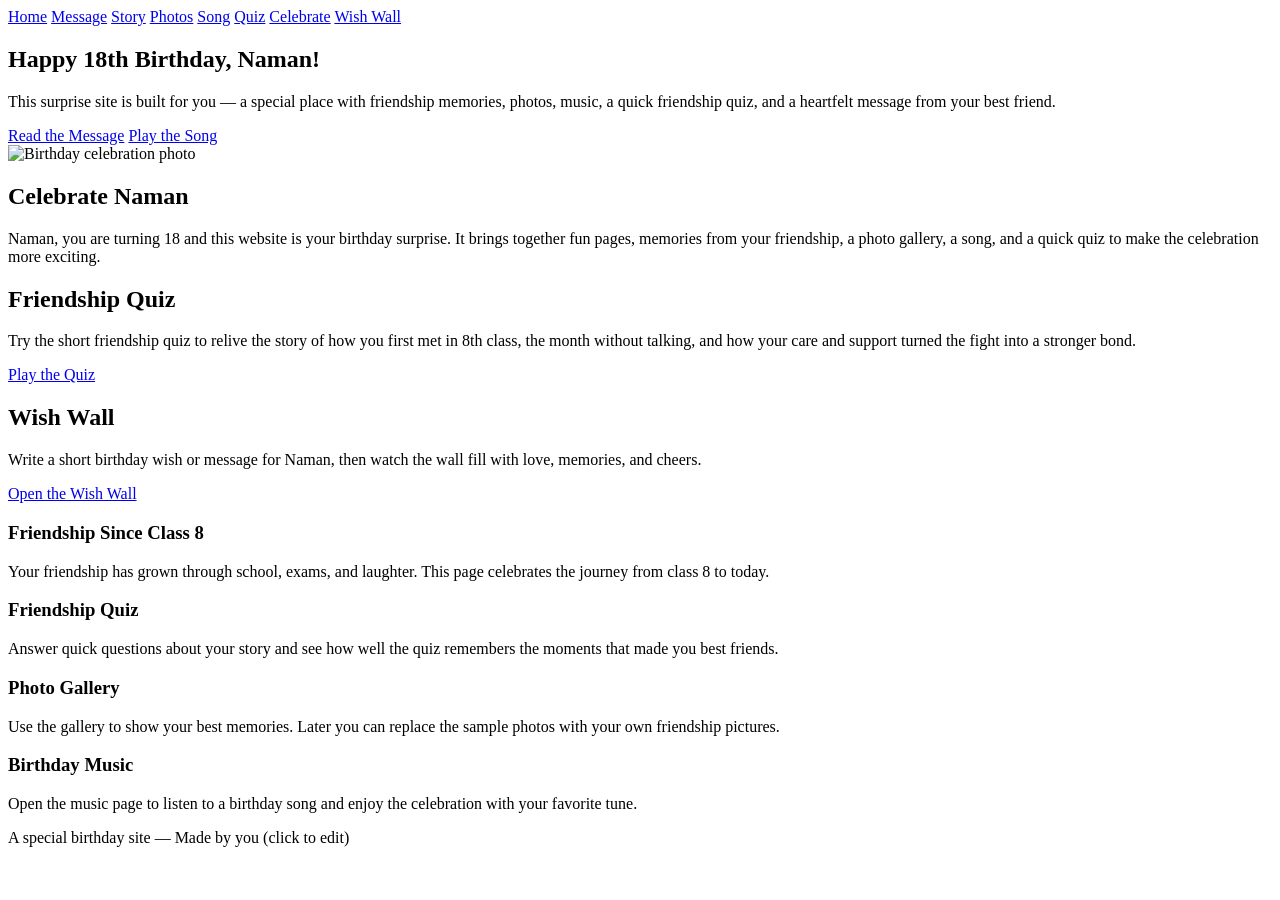
==== index.html @ 37ea2835 "Rename page1.html to index.html" ====
<!DOCTYPE html>
<html lang="en">
<head>
    <meta charset="UTF-8">
    <meta name="viewport" content="width=device-width, initial-scale=1.0">
    <title>Naman's 18th Birthday</title>
    <link rel="stylesheet" href="styles.css">
    <link href="https://fonts.googleapis.com/css2?family=Pacifico&family=Poppins:wght@400;700&display=swap" rel="stylesheet">
</head>
<body>
    <header>
        <div class="page-container">
            <nav>
                <a href="page1.html">Home</a>
                <a href="special-message.html">Message</a>
                <a href="birthday-story.html">Story</a>
                <a href="gallery.html">Photos</a>
                <a href="music.html">Song</a>
                <a href="quiz.html">Quiz</a>
                <a href="celebrate.html">Celebrate</a>
                <a href="wish.html">Wish Wall</a>
            </nav>
        </div>
    </header>

    <main class="page-container">
        <section class="hero">
            <div class="hero-left">
                <h1>Happy 18th Birthday, Naman!</h1>
                <p>This surprise site is built for you — a special place with friendship memories, photos, music, a quick friendship quiz, and a heartfelt message from your best friend.</p>
                <div class="hero-buttons">
                    <a class="hero-button" href="special-message.html">Read the Message</a>
                    <a class="hero-button hero-button-secondary" href="music.html">Play the Song</a>
                </div>
                <div class="balloon-row">
                    <div class="balloon"></div>
                    <div class="balloon"></div>
                    <div class="balloon"></div>
                    <div class="balloon"></div>
                </div>
            </div>
            <img class="hero-photo" src="https://images.unsplash.com/photo-1513258496099-48168024aec0?auto=format&fit=crop&w=900&q=80" alt="Birthday celebration photo">
        </section>

        <div class="card">
            <h2>Celebrate Naman</h2>
            <p>Naman, you are turning 18 and this website is your birthday surprise. It brings together fun pages, memories from your friendship, a photo gallery, a song, and a quick quiz to make the celebration more exciting.</p>
        </div>

        <div class="card">
            <h2>Friendship Quiz</h2>
            <p>Try the short friendship quiz to relive the story of how you first met in 8th class, the month without talking, and how your care and support turned the fight into a stronger bond.</p>
            <a class="hero-button hero-button-secondary" href="quiz.html">Play the Quiz</a>
        </div>

        <div class="card">
            <h2>Wish Wall</h2>
            <p>Write a short birthday wish or message for Naman, then watch the wall fill with love, memories, and cheers.</p>
            <a class="hero-button hero-button-secondary" href="wish.html">Open the Wish Wall</a>
        </div>

        <div class="info-grid">
            <div class="info-card">
                <h3>Friendship Since Class 8</h3>
                <p>Your friendship has grown through school, exams, and laughter. This page celebrates the journey from class 8 to today.</p>
            </div>
            <div class="info-card">
                <h3>Friendship Quiz</h3>
                <p>Answer quick questions about your story and see how well the quiz remembers the moments that made you best friends.</p>
            </div>
            <div class="info-card">
                <h3>Photo Gallery</h3>
                <p>Use the gallery to show your best memories. Later you can replace the sample photos with your own friendship pictures.</p>
            </div>
            <div class="info-card">
                <h3>Birthday Music</h3>
                <p>Open the music page to listen to a birthday song and enjoy the celebration with your favorite tune.</p>
            </div>
        </div>
    </main>

    <footer>
        <div>
            <span class="handwritten">A special birthday site</span> — <span id="site-author" class="site-author" contenteditable="true">Made by you (click to edit)</span>
        </div>
    </footer>
    <script>
        // persist editable author name
        const authorEl = document.getElementById('site-author');
        const saved = localStorage.getItem('siteAuthor');
        if (saved) authorEl.textContent = saved;
        authorEl.addEventListener('input', () => {
            localStorage.setItem('siteAuthor', authorEl.textContent.trim());
        });
    </script>
</body>
</html>
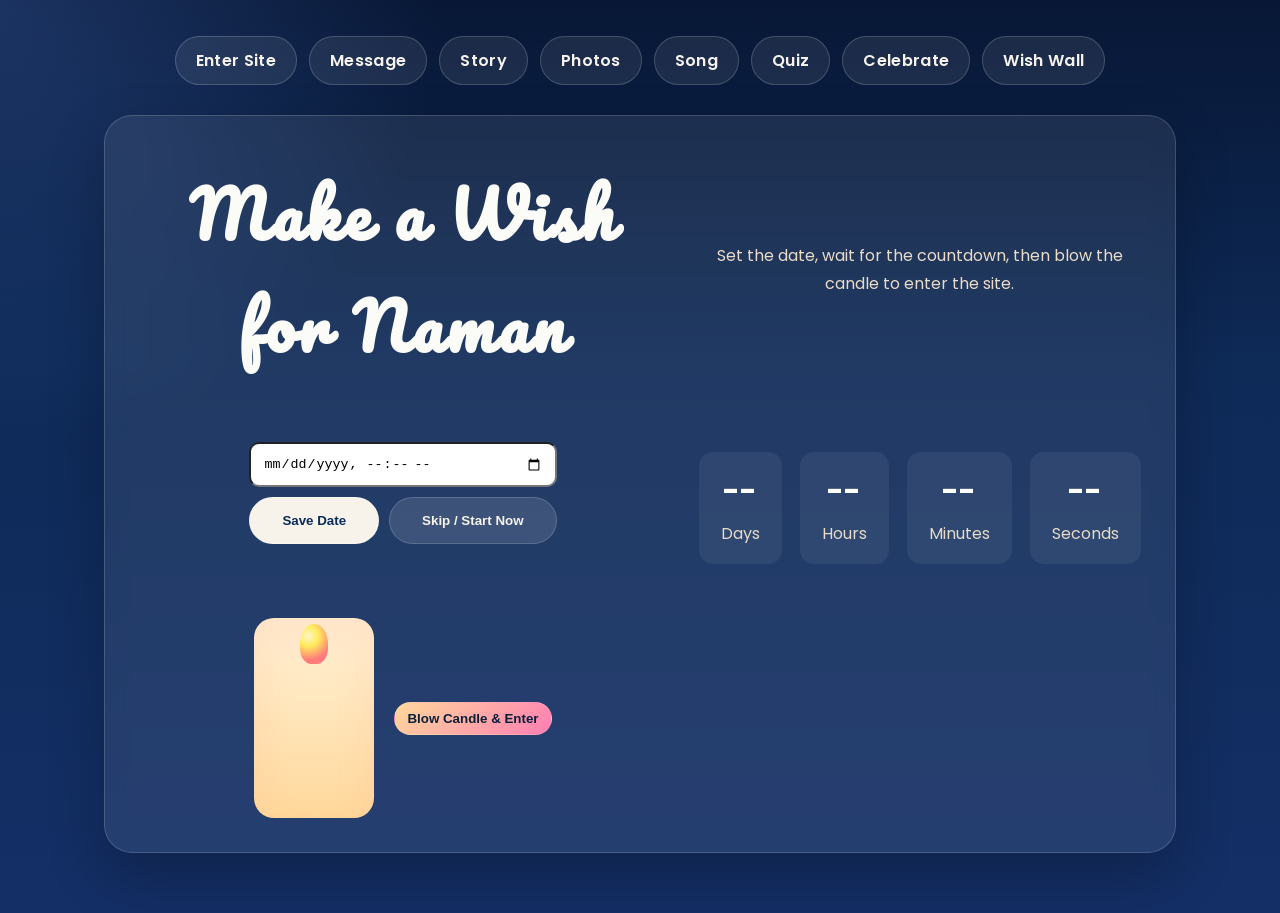
==== commit 1a48c541: "Add files via upload" ====
--- a/index.html
+++ b/index.html
@@ -1,17 +1,26 @@
+<!DOCTYPE html>
 <!DOCTYPE html>
 <html lang="en">
 <head>
-    <meta charset="UTF-8">
-    <meta name="viewport" content="width=device-width, initial-scale=1.0">
-    <title>Naman's 18th Birthday</title>
-    <link rel="stylesheet" href="styles.css">
+    <meta charset="utf-8" />
+    <meta name="viewport" content="width=device-width,initial-scale=1" />
+    <title>Make a Wish — Naman</title>
+    <link rel="stylesheet" href="styles.css" />
     <link href="https://fonts.googleapis.com/css2?family=Pacifico&family=Poppins:wght@400;700&display=swap" rel="stylesheet">
+    <style>
+        .countdown { text-align:center; }
+        .countdown h1 { font-size: clamp(2.2rem, 5vw, 4rem); margin: 8px 0; }
+        .time-grid { display:flex; gap:18px; justify-content:center; margin-top:18px; }
+        .time-cell { background: rgba(255,255,255,0.06); padding:18px 22px; border-radius:14px; min-width:80px; }
+        .time-cell strong { display:block; font-size:1.8rem; color:#fff; }
+        .small { color:#e6dbc8; margin-top:8px; }
+    </style>
 </head>
 <body>
-    <header>
-        <div class="page-container">
+    <main class="page-container">
+        <header>
             <nav>
-                <a href="page1.html">Home</a>
+                <a href="page1.html">Enter Site</a>
                 <a href="special-message.html">Message</a>
                 <a href="birthday-story.html">Story</a>
                 <a href="gallery.html">Photos</a>
@@ -20,78 +29,91 @@
                 <a href="celebrate.html">Celebrate</a>
                 <a href="wish.html">Wish Wall</a>
             </nav>
-        </div>
-    </header>
+        </header>
 
-    <main class="page-container">
-        <section class="hero">
-            <div class="hero-left">
-                <h1>Happy 18th Birthday, Naman!</h1>
-                <p>This surprise site is built for you — a special place with friendship memories, photos, music, a quick friendship quiz, and a heartfelt message from your best friend.</p>
-                <div class="hero-buttons">
-                    <a class="hero-button" href="special-message.html">Read the Message</a>
-                    <a class="hero-button hero-button-secondary" href="music.html">Play the Song</a>
-                </div>
-                <div class="balloon-row">
-                    <div class="balloon"></div>
-                    <div class="balloon"></div>
-                    <div class="balloon"></div>
-                    <div class="balloon"></div>
+        <section class="hero card countdown">
+            <h1 class="handwritten">Make a Wish for Naman</h1>
+            <p class="small">Set the date, wait for the countdown, then blow the candle to enter the site.</p>
+
+            <div style="max-width:560px;margin:18px auto;display:grid;gap:10px;">
+                <input id="target-date" type="datetime-local" style="padding:12px;border-radius:10px;" />
+                <div style="display:flex;gap:10px;justify-content:center;">
+                    <button id="save-date" class="hero-button">Save Date</button>
+                    <button id="skip-date" class="hero-button hero-button-secondary">Skip / Start Now</button>
                 </div>
             </div>
-            <img class="hero-photo" src="https://images.unsplash.com/photo-1513258496099-48168024aec0?auto=format&fit=crop&w=900&q=80" alt="Birthday celebration photo">
+
+            <div id="timer" style="margin-top:12px;">
+                <div class="time-grid">
+                    <div class="time-cell"><strong id="days">--</strong><div class="small">Days</div></div>
+                    <div class="time-cell"><strong id="hours">--</strong><div class="small">Hours</div></div>
+                    <div class="time-cell"><strong id="minutes">--</strong><div class="small">Minutes</div></div>
+                    <div class="time-cell"><strong id="seconds">--</strong><div class="small">Seconds</div></div>
+                </div>
+            </div>
+
+            <div style="margin-top:22px;display:flex;gap:20px;align-items:center;justify-content:center;flex-wrap:wrap;">
+                <div class="candle" id="start-candle">
+                    <div class="flame" id="start-flame"></div>
+                </div>
+                <button id="blow-start" class="tab-btn vibrant">Blow Candle & Enter</button>
+            </div>
         </section>
-
-        <div class="card">
-            <h2>Celebrate Naman</h2>
-            <p>Naman, you are turning 18 and this website is your birthday surprise. It brings together fun pages, memories from your friendship, a photo gallery, a song, and a quick quiz to make the celebration more exciting.</p>
-        </div>
-
-        <div class="card">
-            <h2>Friendship Quiz</h2>
-            <p>Try the short friendship quiz to relive the story of how you first met in 8th class, the month without talking, and how your care and support turned the fight into a stronger bond.</p>
-            <a class="hero-button hero-button-secondary" href="quiz.html">Play the Quiz</a>
-        </div>
-
-        <div class="card">
-            <h2>Wish Wall</h2>
-            <p>Write a short birthday wish or message for Naman, then watch the wall fill with love, memories, and cheers.</p>
-            <a class="hero-button hero-button-secondary" href="wish.html">Open the Wish Wall</a>
-        </div>
-
-        <div class="info-grid">
-            <div class="info-card">
-                <h3>Friendship Since Class 8</h3>
-                <p>Your friendship has grown through school, exams, and laughter. This page celebrates the journey from class 8 to today.</p>
-            </div>
-            <div class="info-card">
-                <h3>Friendship Quiz</h3>
-                <p>Answer quick questions about your story and see how well the quiz remembers the moments that made you best friends.</p>
-            </div>
-            <div class="info-card">
-                <h3>Photo Gallery</h3>
-                <p>Use the gallery to show your best memories. Later you can replace the sample photos with your own friendship pictures.</p>
-            </div>
-            <div class="info-card">
-                <h3>Birthday Music</h3>
-                <p>Open the music page to listen to a birthday song and enjoy the celebration with your favorite tune.</p>
-            </div>
-        </div>
     </main>
 
-    <footer>
-        <div>
-            <span class="handwritten">A special birthday site</span> — <span id="site-author" class="site-author" contenteditable="true">Made by you (click to edit)</span>
-        </div>
-    </footer>
     <script>
-        // persist editable author name
-        const authorEl = document.getElementById('site-author');
-        const saved = localStorage.getItem('siteAuthor');
-        if (saved) authorEl.textContent = saved;
-        authorEl.addEventListener('input', () => {
-            localStorage.setItem('siteAuthor', authorEl.textContent.trim());
+        // date storage
+        const dateInput = document.getElementById('target-date');
+        const saveBtn = document.getElementById('save-date');
+        const skipBtn = document.getElementById('skip-date');
+        const blowBtn = document.getElementById('blow-start');
+        const flame = document.getElementById('start-flame');
+
+        let target = localStorage.getItem('targetDate');
+        if(target) dateInput.value = target;
+
+        saveBtn.addEventListener('click', ()=>{
+            if(!dateInput.value){ alert('Choose a date and time first'); return; }
+            localStorage.setItem('targetDate', dateInput.value);
+            target = dateInput.value; startTimer();
+            alert('Date saved. Countdown started.');
+        });
+
+        skipBtn.addEventListener('click', ()=>{ localStorage.removeItem('targetDate'); window.location.href='page1.html'; });
+
+        function updateClock(){
+            const now = new Date();
+            const t = target ? new Date(target) : now;
+            const diff = Math.max(0, t - now);
+            const d = Math.floor(diff / (1000*60*60*24));
+            const h = Math.floor((diff/(1000*60*60))%24);
+            const m = Math.floor((diff/60000)%60);
+            const s = Math.floor((diff/1000)%60);
+            document.getElementById('days').textContent = String(d).padStart(2,'0');
+            document.getElementById('hours').textContent = String(h).padStart(2,'0');
+            document.getElementById('minutes').textContent = String(m).padStart(2,'0');
+            document.getElementById('seconds').textContent = String(s).padStart(2,'0');
+
+            if(diff<=0){
+                // enable blow
+                blowBtn.disabled = false; blowBtn.classList.add('vibrant');
+            }
+        }
+
+        function startTimer(){
+            if(!target) return;
+            updateClock();
+            window._countdown = setInterval(updateClock,1000);
+        }
+
+        // initialize
+        if(target) startTimer(); else { document.getElementById('days').textContent='--'; blowBtn.disabled=false; }
+
+        // Blow action: animate and then go to page1
+        blowBtn.addEventListener('click', ()=>{
+            flame.classList.add('blow');
+            setTimeout(()=>{ window.location.href='page1.html'; }, 900);
         });
     </script>
 </body>
-</html>
+</html>
--- a/styles.css
+++ b/styles.css
@@ -0,0 +1,609 @@
+* {
+    box-sizing: border-box;
+}
+
+body {
+    margin: 0;
+    font-family: 'Poppins', 'Segoe UI', Tahoma, Geneva, Verdana, sans-serif;
+    background: radial-gradient(circle at top left, rgba(96, 151, 255, 0.22), transparent 28%),
+                linear-gradient(180deg, #081735 0%, #0e2a57 40%, #142f66 100%);
+    color: #f6f3ec;
+    min-height: 100vh;
+}
+
+/* Personal site touches */
+.site-author {
+    display: inline-block;
+    margin-top: 12px;
+    color: #ffe9c7;
+    background: rgba(0,0,0,0.12);
+    padding: 8px 12px;
+    border-radius: 999px;
+    font-weight: 700;
+    cursor: text;
+}
+
+.handwritten {
+    font-family: 'Pacifico', cursive;
+    font-size: 1.6rem;
+    color: #fff7e6;
+}
+
+a {
+    color: #d6e8ff;
+    text-decoration: none;
+}
+
+header {
+    padding: 24px 24px 0;
+}
+
+nav {
+    display: flex;
+    flex-wrap: wrap;
+    justify-content: center;
+    gap: 12px;
+    margin-top: 12px;
+}
+
+nav a {
+    background: rgba(255, 255, 255, 0.08);
+    border: 1px solid rgba(255, 255, 255, 0.18);
+    border-radius: 999px;
+    padding: 11px 20px;
+    color: #f6f3ec;
+    font-weight: 600;
+    letter-spacing: 0.02em;
+    transition: background 0.2s ease, transform 0.2s ease;
+}
+
+nav a:hover {
+    background: rgba(255, 255, 255, 0.16);
+    transform: translateY(-2px);
+}
+
+.page-container {
+    max-width: 1120px;
+    margin: 0 auto;
+    padding: 0 24px 60px;
+}
+
+.hero {
+    background: rgba(255, 255, 255, 0.08);
+    border: 1px solid rgba(255, 255, 255, 0.15);
+    border-radius: 30px;
+    padding: 40px;
+    box-shadow: 0 30px 80px rgba(0, 0, 0, 0.25);
+    backdrop-filter: blur(10px);
+    display: grid;
+    grid-template-columns: 1.4fr 1fr;
+    gap: 32px;
+    align-items: center;
+}
+
+.hero-left {
+    max-width: 640px;
+}
+
+.hero h1 {
+    margin: 0 0 18px;
+    font-size: clamp(3rem, 4vw, 5rem);
+    letter-spacing: 0.06em;
+    color: #fbfbf7;
+}
+
+.hero p {
+    margin: 0;
+    line-height: 1.75;
+    font-size: 1.16rem;
+    color: #e6dbc8;
+}
+
+.hero-buttons {
+    margin-top: 28px;
+    display: flex;
+    flex-wrap: wrap;
+    gap: 14px;
+}
+
+.hero-button,
+.hero-button-secondary {
+    display: inline-flex;
+    align-items: center;
+    justify-content: center;
+    padding: 15px 32px;
+    border-radius: 999px;
+    font-weight: 700;
+    transition: transform 0.2s ease, background 0.2s ease;
+}
+
+.hero-button {
+    background: #f7f3eb;
+    color: #0b2b58;
+    border: 1px solid rgba(255, 255, 255, 0.18);
+}
+
+.hero-button:hover {
+    background: #e7decf;
+    transform: translateY(-2px);
+}
+
+.hero-button-secondary {
+    background: rgba(255, 255, 255, 0.12);
+    color: #f7f3eb;
+    border: 1px solid rgba(255, 255, 255, 0.16);
+}
+
+.hero-button-secondary:hover {
+    background: rgba(255, 255, 255, 0.18);
+    transform: translateY(-2px);
+}
+
+button,
+.quiz-option {
+    border: none;
+    outline: none;
+    border-radius: 999px;
+    padding: 14px 22px;
+    font-weight: 700;
+    cursor: pointer;
+    transition: transform 0.2s ease, box-shadow 0.2s ease, background 0.2s ease;
+}
+
+button {
+    background: linear-gradient(135deg, #f7f3eb 0%, #e7dccd 100%);
+    color: #0b2b58;
+}
+
+.quiz-option {
+    background: rgba(255, 255, 255, 0.12);
+    color: #f6f3ec;
+    text-align: left;
+    border: 1px solid rgba(255, 255, 255, 0.16);
+}
+
+button:hover,
+.quiz-option:hover {
+    transform: translateY(-1px);
+    box-shadow: 0 14px 28px rgba(0, 0, 0, 0.14);
+}
+
+.quiz-option.selected {
+    background: rgba(167, 200, 255, 0.24);
+    border-color: #a7c8ff;
+}
+
+.quiz-option.correct {
+    background: #b4f1b7;
+    color: #0b2b58;
+    border-color: #7fd18d;
+}
+
+.quiz-option.incorrect {
+    background: #ffb4b4;
+    color: #2d1f23;
+    border-color: #ff8989;
+}
+
+.quiz-section {
+    margin-top: 24px;
+}
+
+.quiz-options {
+    display: grid;
+    gap: 14px;
+    margin-top: 18px;
+}
+
+.quiz-result {
+    margin-top: 22px;
+    padding: 18px;
+    border-radius: 22px;
+    background: rgba(255, 255, 255, 0.08);
+    border: 1px solid rgba(255, 255, 255, 0.14);
+    color: #f8f3e9;
+    min-height: 60px;
+}
+
+.quiz-question {
+    margin: 0;
+    font-size: 1.1rem;
+    line-height: 1.65;
+    color: #f5f2eb;
+}
+
+.score-badge {
+    display: inline-flex;
+    align-items: center;
+    gap: 10px;
+    padding: 10px 16px;
+    border-radius: 999px;
+    background: rgba(255, 255, 255, 0.12);
+    border: 1px solid rgba(255, 255, 255, 0.16);
+    margin-top: 14px;
+    color: #fbfbf7;
+}
+
+.wish-form {
+    background: rgba(255, 255, 255, 0.08);
+    border: 1px solid rgba(255, 255, 255, 0.16);
+    border-radius: 24px;
+    padding: 28px;
+    margin-top: 24px;
+}
+
+.wish-form h2 {
+    margin-top: 0;
+    color: #fbfbf7;
+}
+
+.wish-field {
+    display: grid;
+    gap: 14px;
+    margin-top: 18px;
+}
+
+.wish-field input,
+.wish-field textarea {
+    width: 100%;
+    padding: 14px 16px;
+    border-radius: 18px;
+    border: 1px solid rgba(255, 255, 255, 0.18);
+    background: rgba(255, 255, 255, 0.06);
+    color: #f6f3ec;
+    font-size: 1rem;
+}
+
+.wish-field input::placeholder,
+.wish-field textarea::placeholder {
+    color: rgba(246, 243, 236, 0.65);
+}
+
+.wish-field textarea {
+    min-height: 120px;
+    resize: vertical;
+}
+
+.wish-list {
+    list-style: none;
+    padding: 0;
+    margin: 0;
+    display: grid;
+    gap: 14px;
+    margin-top: 24px;
+}
+
+.wish-item {
+    background: rgba(255, 255, 255, 0.08);
+    border: 1px solid rgba(255, 255, 255, 0.14);
+    border-radius: 20px;
+    padding: 18px;
+}
+
+.wish-item strong {
+    display: block;
+    margin-bottom: 8px;
+    color: #f5f2eb;
+}
+
+.wish-item p {
+    margin: 0;
+    color: #e8dbc2;
+    line-height: 1.7;
+}
+
+.wish-empty {
+    color: #d6d0c2;
+    text-align: center;
+    padding: 26px;
+    background: rgba(255, 255, 255, 0.06);
+    border-radius: 20px;
+}
+
+@media (max-width: 900px) {
+    .hero {
+        grid-template-columns: 1fr;
+    }
+
+    .hero-photo {
+        min-height: 240px;
+    }
+}
+
+.hero-photo {
+    width: 100%;
+    border-radius: 28px;
+    border: 1px solid rgba(255, 255, 255, 0.16);
+    box-shadow: 0 24px 48px rgba(0, 0, 0, 0.18);
+    object-fit: cover;
+    min-height: 320px;
+}
+
+.balloon-row {
+    display: flex;
+    gap: 14px;
+    margin-top: 36px;
+    justify-content: center;
+}
+
+.balloon {
+    width: 58px;
+    height: 88px;
+    border-radius: 50% 50% 46% 46%;
+    position: relative;
+    animation: drift 6s ease-in-out infinite;
+}
+
+.balloon::after {
+    content: '';
+    position: absolute;
+    left: 50%;
+    bottom: -18px;
+    width: 2px;
+    height: 24px;
+    background: rgba(255, 255, 255, 0.85);
+    transform: translateX(-50%);
+}
+
+.balloon:nth-child(1) { background: #a7c8ff; animation-delay: 0s; }
+.balloon:nth-child(2) { background: #e6ebff; animation-delay: 0.8s; }
+.balloon:nth-child(3) { background: #c7d9ff; animation-delay: 1.5s; }
+.balloon:nth-child(4) { background: #d9ecff; animation-delay: 2.2s; }
+
+@keyframes drift {
+    0%, 100% { transform: translateY(0); }
+    50% { transform: translateY(-16px); }
+}
+
+.card {
+    background: rgba(255, 255, 255, 0.08);
+    border: 1px solid rgba(255, 255, 255, 0.16);
+    border-radius: 28px;
+    padding: 34px;
+    margin-top: 30px;
+    box-shadow: 0 24px 56px rgba(0, 0, 0, 0.24);
+}
+
+.card h2 {
+    margin-top: 0;
+    color: #fcfbf8;
+}
+
+.card p,
+.card li {
+    color: #eadcc8;
+    line-height: 1.75;
+    font-size: 1rem;
+}
+
+.card ul {
+    padding-left: 22px;
+}
+
+.info-grid {
+    display: grid;
+    grid-template-columns: repeat(auto-fit, minmax(220px, 1fr));
+    gap: 22px;
+    margin-top: 24px;
+}
+
+.info-card {
+    background: rgba(255, 255, 255, 0.06);
+    border: 1px solid rgba(255, 255, 255, 0.14);
+    border-radius: 24px;
+    padding: 26px;
+}
+
+.info-card h3 {
+    margin: 0 0 14px;
+    color: #f8f5f0;
+}
+
+.info-card p {
+    margin: 0;
+}
+
+.gallery-grid {
+    display: grid;
+    gap: 18px;
+    grid-template-columns: repeat(auto-fit, minmax(220px, 1fr));
+    margin-top: 24px;
+}
+
+.gallery-img {
+    width: 100%;
+    height: 260px;
+    border-radius: 22px;
+    object-fit: cover;
+    border: 1px solid rgba(255, 255, 255, 0.16);
+    box-shadow: 0 18px 32px rgba(0, 0, 0, 0.18);
+}
+
+.timeline {
+    list-style: none;
+    margin: 0;
+    padding: 0;
+}
+
+.timeline li {
+    position: relative;
+    padding-left: 28px;
+    margin-bottom: 18px;
+}
+
+.timeline li::before {
+    content: '';
+    position: absolute;
+    left: 0;
+    top: 6px;
+    width: 12px;
+    height: 12px;
+    border-radius: 50%;
+    background: #aac7ff;
+}
+
+.timeline li strong {
+    display: block;
+    color: #fdf8f4;
+    margin-bottom: 6px;
+}
+
+.action-box {
+    display: grid;
+    grid-template-columns: 1fr auto;
+    gap: 20px;
+    align-items: center;
+    margin-top: 28px;
+}
+
+.action-box button {
+    background: #f6f2e9;
+    color: #0c2e5b;
+    border: none;
+    padding: 14px 30px;
+    border-radius: 999px;
+    font-size: 1rem;
+    font-weight: 700;
+    cursor: pointer;
+    box-shadow: 0 16px 32px rgba(0, 0, 0, 0.12);
+    transition: transform 0.2s ease, background 0.2s ease;
+}
+
+.action-box button:hover {
+    background: #e8ddcf;
+    transform: translateY(-2px);
+}
+
+footer {
+    text-align: center;
+    color: rgba(246, 243, 235, 0.78);
+    margin-top: 40px;
+    font-size: 0.95rem;
+}
+
+audio {
+    width: 100%;
+    border-radius: 18px;
+    background: rgba(255, 255, 255, 0.08);
+    padding: 10px;
+}
+
+@media (max-width: 860px) {
+    .hero {
+        grid-template-columns: 1fr;
+        padding: 32px;
+    }
+
+    .hero-photo {
+        min-height: 260px;
+    }
+}
+
+@media (max-width: 720px) {
+    nav {
+        gap: 8px;
+    }
+
+    .hero-buttons,
+    .action-box {
+        grid-template-columns: 1fr;
+    }
+}
+
+/* Celebrate page styles: tabs, candle, toasts, and vibrant accents */
+.tabs {
+    display: flex;
+    gap: 12px;
+    margin-top: 8px;
+}
+
+.tab-btn {
+    padding: 10px 18px;
+    border-radius: 999px;
+    background: rgba(255,255,255,0.06);
+    border: 1px solid rgba(255,255,255,0.10);
+    color: #f6f3ec;
+    cursor: pointer;
+    font-weight: 700;
+}
+
+.tab-btn.active {
+    background: linear-gradient(135deg, #ffd89b 0%, #ff7eb3 100%);
+    color: #08203a;
+    transform: translateY(-2px);
+}
+
+.tab-panel {
+    margin-top: 18px;
+    display: none;
+}
+
+.tab-panel.active { display: block; }
+
+.celebrate-hero {
+    display:flex;
+    gap:20px;
+    align-items:center;
+    justify-content:space-between;
+    flex-wrap:wrap;
+}
+
+.candle {
+    width: 120px;
+    height: 200px;
+    border-radius: 20px;
+    background: linear-gradient(180deg,#fff1d6,#ffd89b);
+    position: relative;
+    display:flex;
+    align-items:flex-start;
+    justify-content:center;
+    padding-top:20px;
+    box-shadow: 0 20px 40px rgba(255,130,100,0.12) inset;
+}
+
+.flame {
+    width: 28px;
+    height: 40px;
+    background: radial-gradient(circle at 30% 30%, #fff6c8 0%, #ffeb5b 30%, #ff7b7b 70%);
+    border-radius: 50% 50% 40% 40%;
+    position: absolute;
+    top: 6px;
+    opacity: 1;
+    transform-origin: 50% 80%;
+}
+
+.flame.blow {
+    animation: blow 1s forwards;
+}
+
+@keyframes blow {
+    0% { transform: translateY(0) scale(1); opacity:1 }
+    50% { transform: translateY(-40px) scale(0.6); opacity:0.8 }
+    100% { transform: translateY(-120px) scale(0.2); opacity:0 }
+}
+
+.toast {
+    position: fixed;
+    right: 24px;
+    bottom: 24px;
+    background: rgba(8,36,58,0.96);
+    color: white;
+    padding: 12px 18px;
+    border-radius: 12px;
+    box-shadow: 0 12px 28px rgba(3,12,30,0.6);
+    opacity: 0;
+    transform: translateY(12px);
+    transition: opacity 220ms ease, transform 220ms ease;
+}
+
+.toast.show { opacity: 1; transform: translateY(0); }
+
+.vibrant {
+    background: linear-gradient(135deg,#ffd89b,#ff7eb3);
+    color: #08203a;
+    padding: 8px 12px;
+    border-radius: 999px;
+    display: inline-block;
+    font-weight: 800;
+}
+
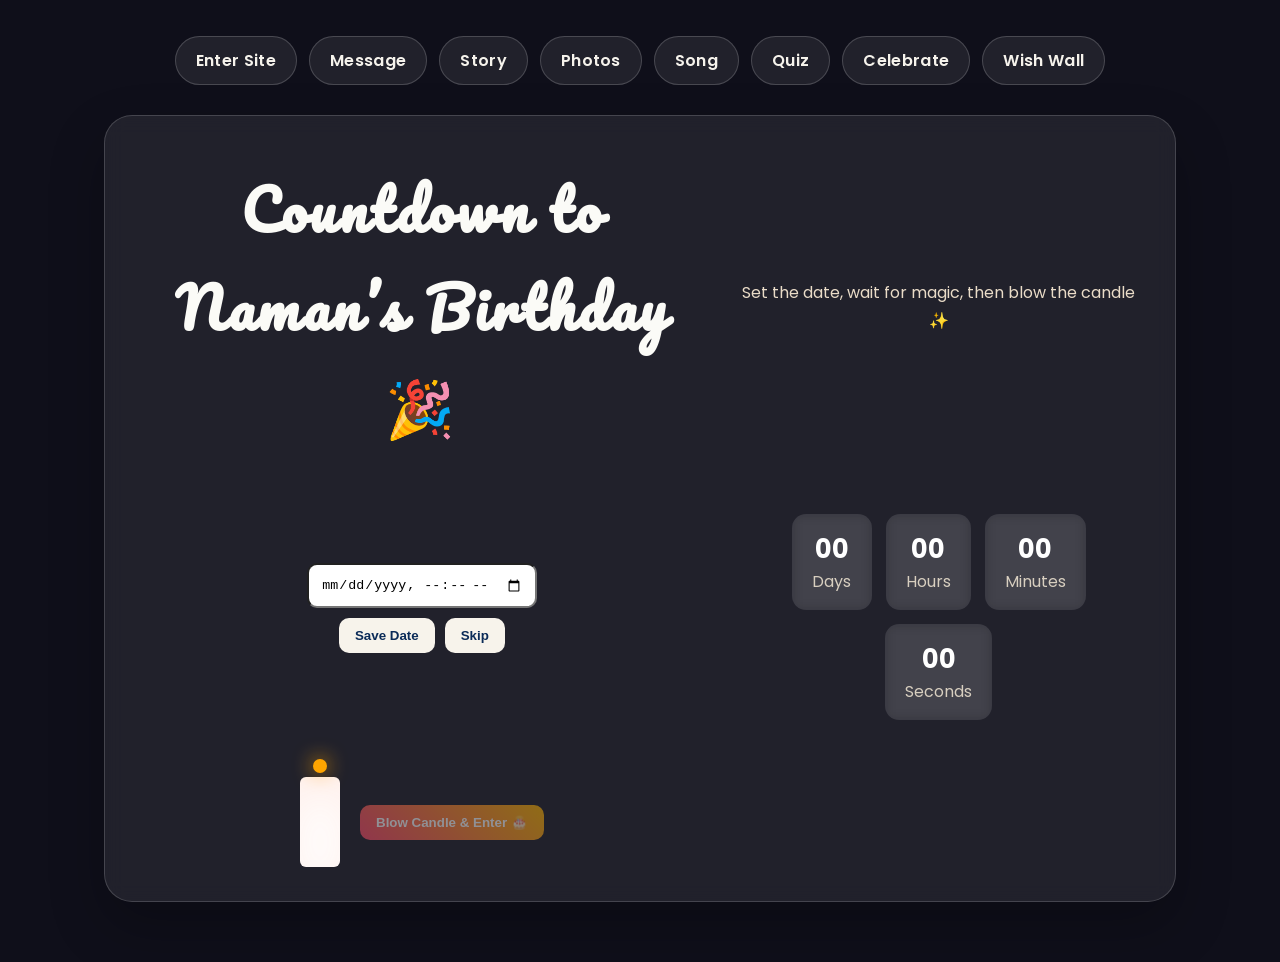
==== commit 8db3499f: "Update index.html" ====
--- a/index.html
+++ b/index.html
@@ -1,119 +1,272 @@
-<!DOCTYPE html>
-<!DOCTYPE html>
-<html lang="en">
-<head>
-    <meta charset="utf-8" />
-    <meta name="viewport" content="width=device-width,initial-scale=1" />
-    <title>Make a Wish — Naman</title>
-    <link rel="stylesheet" href="styles.css" />
-    <link href="https://fonts.googleapis.com/css2?family=Pacifico&family=Poppins:wght@400;700&display=swap" rel="stylesheet">
-    <style>
-        .countdown { text-align:center; }
-        .countdown h1 { font-size: clamp(2.2rem, 5vw, 4rem); margin: 8px 0; }
-        .time-grid { display:flex; gap:18px; justify-content:center; margin-top:18px; }
-        .time-cell { background: rgba(255,255,255,0.06); padding:18px 22px; border-radius:14px; min-width:80px; }
-        .time-cell strong { display:block; font-size:1.8rem; color:#fff; }
-        .small { color:#e6dbc8; margin-top:8px; }
-    </style>
-</head>
-<body>
-    <main class="page-container">
-        <header>
-            <nav>
-                <a href="page1.html">Enter Site</a>
-                <a href="special-message.html">Message</a>
-                <a href="birthday-story.html">Story</a>
-                <a href="gallery.html">Photos</a>
-                <a href="music.html">Song</a>
-                <a href="quiz.html">Quiz</a>
-                <a href="celebrate.html">Celebrate</a>
-                <a href="wish.html">Wish Wall</a>
-            </nav>
-        </header>
-
-        <section class="hero card countdown">
-            <h1 class="handwritten">Make a Wish for Naman</h1>
-            <p class="small">Set the date, wait for the countdown, then blow the candle to enter the site.</p>
-
-            <div style="max-width:560px;margin:18px auto;display:grid;gap:10px;">
-                <input id="target-date" type="datetime-local" style="padding:12px;border-radius:10px;" />
-                <div style="display:flex;gap:10px;justify-content:center;">
-                    <button id="save-date" class="hero-button">Save Date</button>
-                    <button id="skip-date" class="hero-button hero-button-secondary">Skip / Start Now</button>
-                </div>
-            </div>
-
-            <div id="timer" style="margin-top:12px;">
-                <div class="time-grid">
-                    <div class="time-cell"><strong id="days">--</strong><div class="small">Days</div></div>
-                    <div class="time-cell"><strong id="hours">--</strong><div class="small">Hours</div></div>
-                    <div class="time-cell"><strong id="minutes">--</strong><div class="small">Minutes</div></div>
-                    <div class="time-cell"><strong id="seconds">--</strong><div class="small">Seconds</div></div>
-                </div>
-            </div>
-
-            <div style="margin-top:22px;display:flex;gap:20px;align-items:center;justify-content:center;flex-wrap:wrap;">
-                <div class="candle" id="start-candle">
-                    <div class="flame" id="start-flame"></div>
-                </div>
-                <button id="blow-start" class="tab-btn vibrant">Blow Candle & Enter</button>
-            </div>
-        </section>
-    </main>
-
-    <script>
-        // date storage
-        const dateInput = document.getElementById('target-date');
-        const saveBtn = document.getElementById('save-date');
-        const skipBtn = document.getElementById('skip-date');
-        const blowBtn = document.getElementById('blow-start');
-        const flame = document.getElementById('start-flame');
-
-        let target = localStorage.getItem('targetDate');
-        if(target) dateInput.value = target;
-
-        saveBtn.addEventListener('click', ()=>{
-            if(!dateInput.value){ alert('Choose a date and time first'); return; }
-            localStorage.setItem('targetDate', dateInput.value);
-            target = dateInput.value; startTimer();
-            alert('Date saved. Countdown started.');
-        });
-
-        skipBtn.addEventListener('click', ()=>{ localStorage.removeItem('targetDate'); window.location.href='page1.html'; });
-
-        function updateClock(){
-            const now = new Date();
-            const t = target ? new Date(target) : now;
-            const diff = Math.max(0, t - now);
-            const d = Math.floor(diff / (1000*60*60*24));
-            const h = Math.floor((diff/(1000*60*60))%24);
-            const m = Math.floor((diff/60000)%60);
-            const s = Math.floor((diff/1000)%60);
-            document.getElementById('days').textContent = String(d).padStart(2,'0');
-            document.getElementById('hours').textContent = String(h).padStart(2,'0');
-            document.getElementById('minutes').textContent = String(m).padStart(2,'0');
-            document.getElementById('seconds').textContent = String(s).padStart(2,'0');
-
-            if(diff<=0){
-                // enable blow
-                blowBtn.disabled = false; blowBtn.classList.add('vibrant');
-            }
-        }
-
-        function startTimer(){
-            if(!target) return;
-            updateClock();
-            window._countdown = setInterval(updateClock,1000);
-        }
-
-        // initialize
-        if(target) startTimer(); else { document.getElementById('days').textContent='--'; blowBtn.disabled=false; }
-
-        // Blow action: animate and then go to page1
-        blowBtn.addEventListener('click', ()=>{
-            flame.classList.add('blow');
-            setTimeout(()=>{ window.location.href='page1.html'; }, 900);
-        });
-    </script>
-</body>
+<!DOCTYPE html>
+<html lang="en">
+<head>
+<meta charset="utf-8" />
+<meta name="viewport" content="width=device-width,initial-scale=1" />
+<title>Make a Wish — Naman</title>
+
+<link rel="stylesheet" href="styles.css" />
+<link href="https://fonts.googleapis.com/css2?family=Pacifico&family=Poppins:wght@400;700&display=swap" rel="stylesheet">
+
+<style>
+body{
+    margin:0;
+    font-family:Poppins,sans-serif;
+    background:#0f0f1a;
+    color:white;
+    overflow-x:hidden;
+    animation:fadeIn 1s ease;
+}
+
+@keyframes fadeIn{
+    from{opacity:0;transform:translateY(10px);}
+    to{opacity:1;transform:translateY(0);}
+}
+
+.countdown{text-align:center;}
+.countdown h1{font-size:clamp(2rem,5vw,3.5rem);margin:10px 0;}
+
+.small{color:#d8cfc0}
+
+.time-grid{
+    display:flex;
+    gap:14px;
+    justify-content:center;
+    flex-wrap:wrap;
+    margin-top:18px;
+}
+
+.time-cell{
+    background:rgba(255,255,255,0.08);
+    padding:16px 20px;
+    border-radius:14px;
+    min-width:80px;
+    backdrop-filter:blur(6px);
+}
+
+.time-cell strong{
+    display:block;
+    font-size:1.6rem;
+}
+
+button:disabled{
+    opacity:0.5;
+    cursor:not-allowed;
+}
+
+.hero-button{
+    padding:10px 16px;
+    border:none;
+    border-radius:10px;
+    cursor:pointer;
+}
+
+.vibrant{
+    background:linear-gradient(45deg,#ff4d6d,#ffb703);
+    color:white;
+}
+
+.candle{
+    width:40px;
+    height:90px;
+    background:white;
+    border-radius:6px;
+    position:relative;
+}
+
+.flame{
+    width:14px;
+    height:14px;
+    background:orange;
+    border-radius:50%;
+    position:absolute;
+    top:-18px;
+    left:50%;
+    transform:translateX(-50%);
+    box-shadow:0 0 20px orange;
+    animation:flicker 1s infinite alternate;
+}
+
+@keyframes flicker{
+    from{transform:translateX(-50%) scale(1);}
+    to{transform:translateX(-50%) scale(1.2);}
+}
+
+.flame.blow{
+    animation:blow 0.8s forwards;
+}
+
+@keyframes blow{
+    0%{opacity:1;transform:translateX(-50%) scale(1);}
+    100%{opacity:0;transform:translateX(50px) scale(0);}
+}
+
+/* confetti */
+.confetti{
+    position:fixed;
+    width:8px;
+    height:8px;
+    top:-10px;
+    animation:fall linear forwards;
+    z-index:999;
+}
+
+@keyframes fall{
+    to{
+        transform:translateY(110vh) rotate(360deg);
+        opacity:0;
+    }
+}
+</style>
+</head>
+
+<body>
+
+<main class="page-container">
+
+<header>
+<nav>
+    <a href="page1.html">Enter Site</a>
+    <a href="special-message.html">Message</a>
+    <a href="birthday-story.html">Story</a>
+    <a href="gallery.html">Photos</a>
+    <a href="music.html">Song</a>
+    <a href="quiz.html">Quiz</a>
+    <a href="celebrate.html">Celebrate</a>
+    <a href="wish.html">Wish Wall</a>
+</nav>
+</header>
+
+<section class="hero card countdown">
+
+<h1 class="handwritten">Countdown to Naman’s Birthday 🎉</h1>
+<p class="small">Set the date, wait for magic, then blow the candle ✨</p>
+
+<div style="max-width:560px;margin:18px auto;display:grid;gap:10px;">
+<input id="target-date" type="datetime-local" style="padding:12px;border-radius:10px;" />
+
+<div style="display:flex;gap:10px;justify-content:center;flex-wrap:wrap;">
+<button id="save-date" class="hero-button">Save Date</button>
+<button id="skip-date" class="hero-button">Skip</button>
+</div>
+</div>
+
+<div class="time-grid">
+<div class="time-cell"><strong id="days">--</strong><div class="small">Days</div></div>
+<div class="time-cell"><strong id="hours">--</strong><div class="small">Hours</div></div>
+<div class="time-cell"><strong id="minutes">--</strong><div class="small">Minutes</div></div>
+<div class="time-cell"><strong id="seconds">--</strong><div class="small">Seconds</div></div>
+</div>
+
+<div style="margin-top:25px;display:flex;gap:20px;justify-content:center;align-items:center;flex-wrap:wrap;">
+<div class="candle">
+<div class="flame" id="start-flame"></div>
+</div>
+
+<button id="blow-start" class="hero-button vibrant" disabled>
+Blow Candle & Enter 🎂
+</button>
+</div>
+
+</section>
+
+</main>
+
+<script>
+
+const dateInput = document.getElementById('target-date');
+const saveBtn = document.getElementById('save-date');
+const skipBtn = document.getElementById('skip-date');
+const blowBtn = document.getElementById('blow-start');
+const flame = document.getElementById('start-flame');
+
+let target = localStorage.getItem('targetDate');
+
+if(target){
+    dateInput.value = target;
+    startTimer();
+}else{
+    setZero();
+}
+
+saveBtn.addEventListener('click',()=>{
+    if(!dateInput.value){
+        alert("Choose date first");
+        return;
+    }
+    localStorage.setItem('targetDate',dateInput.value);
+    target = dateInput.value;
+    startTimer();
+    alert("Countdown started for Naman 🎉");
+});
+
+skipBtn.addEventListener('click',()=>{
+    localStorage.removeItem('targetDate');
+    window.location.href='page1.html';
+});
+
+function setZero(){
+    document.getElementById('days').textContent="00";
+    document.getElementById('hours').textContent="00";
+    document.getElementById('minutes').textContent="00";
+    document.getElementById('seconds').textContent="00";
+}
+
+function updateClock(){
+    if(!target) return;
+
+    const now = new Date();
+    const t = new Date(target);
+    const diff = t - now;
+
+    if(diff<=0){
+        setZero();
+        blowBtn.disabled=false;
+        triggerConfetti();
+        return;
+    }
+
+    const d=Math.floor(diff/(1000*60*60*24));
+    const h=Math.floor((diff/(1000*60*60))%24);
+    const m=Math.floor((diff/60000)%60);
+    const s=Math.floor((diff/1000)%60);
+
+    document.getElementById('days').textContent=String(d).padStart(2,'0');
+    document.getElementById('hours').textContent=String(h).padStart(2,'0');
+    document.getElementById('minutes').textContent=String(m).padStart(2,'0');
+    document.getElementById('seconds').textContent=String(s).padStart(2,'0');
+}
+
+function startTimer(){
+    if(window.timer) clearInterval(window.timer);
+    updateClock();
+    window.timer=setInterval(updateClock,1000);
+}
+
+function triggerConfetti(){
+    for(let i=0;i<60;i++){
+        const c=document.createElement("div");
+        c.classList.add("confetti");
+        c.style.left=Math.random()*100+"vw";
+        c.style.background=["#ff4d6d","#ffd166","#06d6a0","#4cc9f0"][Math.floor(Math.random()*4)];
+        c.style.animationDuration=(Math.random()*3+2)+"s";
+        document.body.appendChild(c);
+
+        setTimeout(()=>c.remove(),5000);
+    }
+}
+
+blowBtn.addEventListener('click',()=>{
+    flame.classList.add('blow');
+
+    triggerConfetti();
+
+    setTimeout(()=>{
+        window.location.href='page1.html';
+    },1200);
+});
+
+</script>
+
+</body>
 </html>
